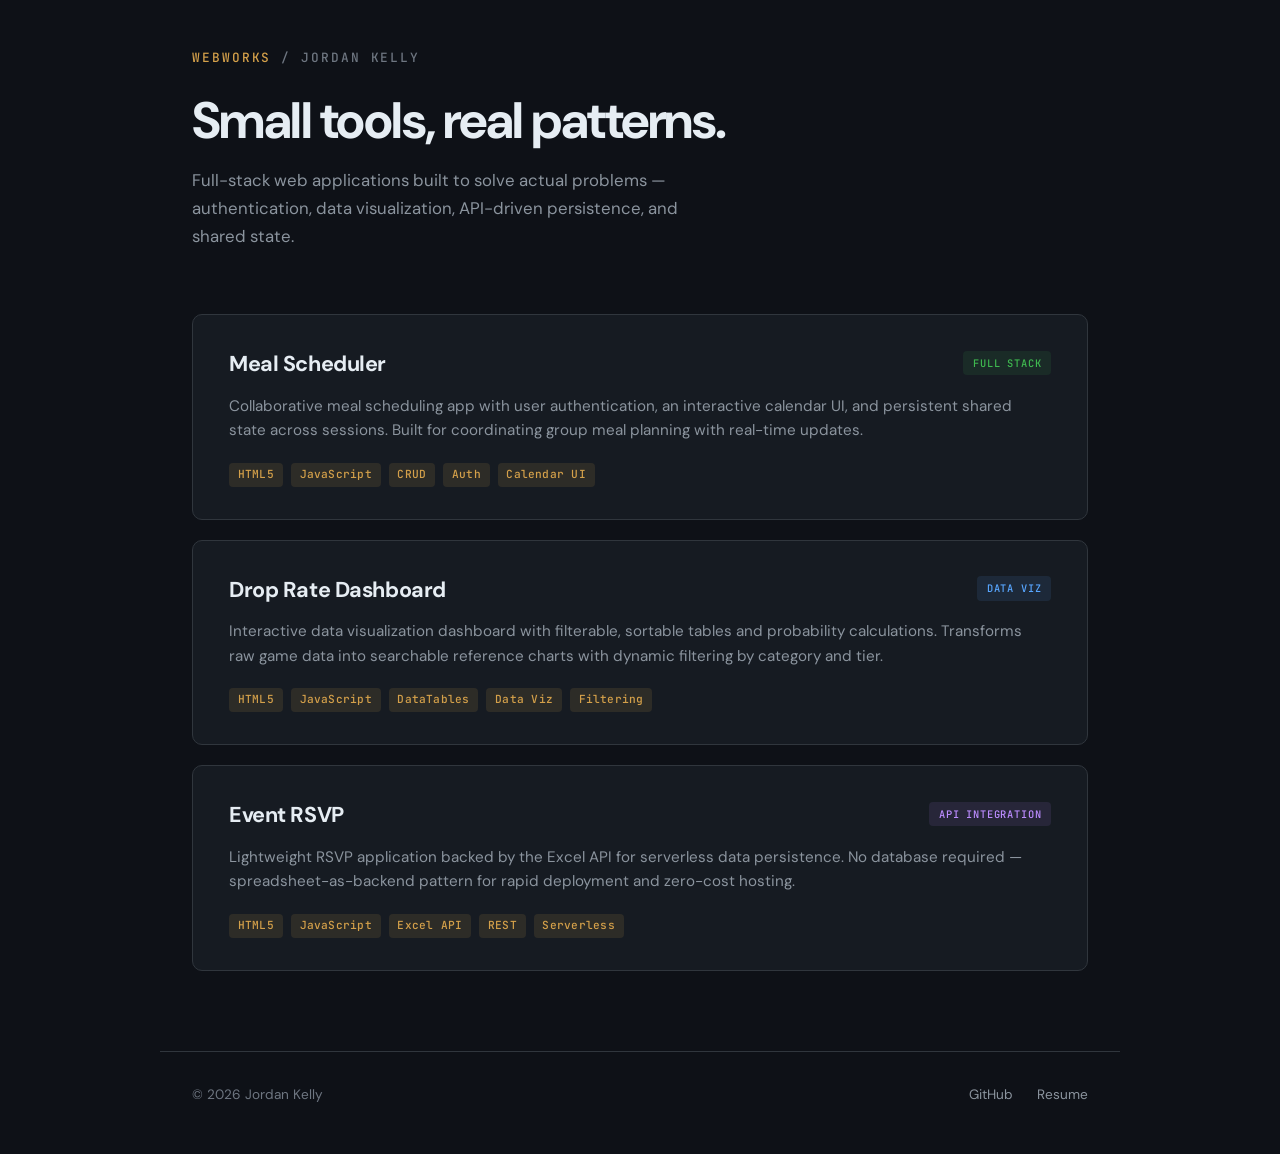
==== index.html @ 501c88a2 "Create index.html" ====
<!DOCTYPE html>
<html lang="en">
<head>
  <meta charset="UTF-8">
  <meta name="viewport" content="width=device-width, initial-scale=1.0">
  <title>webworks — Jordan Kelly</title>
  <link rel="preconnect" href="https://fonts.googleapis.com">
  <link rel="preconnect" href="https://fonts.gstatic.com" crossorigin>
  <link href="https://fonts.googleapis.com/css2?family=DM+Sans:wght@400;500;600;700&family=JetBrains+Mono:wght@400;500;700&display=swap" rel="stylesheet">
  <style>
    *, *::before, *::after { margin: 0; padding: 0; box-sizing: border-box; }

    :root {
      --bg: #0e1117;
      --surface: #161b22;
      --surface-hover: #1c2230;
      --border: #30363d;
      --text-primary: #e6edf3;
      --text-secondary: #8b949e;
      --text-muted: #6e7681;
      --accent: #d4a04a;
      --accent-dim: rgba(212, 160, 74, 0.12);
      --green: #3fb950;
      --blue: #58a6ff;
      --purple: #bc8cff;
      --mono: 'JetBrains Mono', monospace;
      --sans: 'DM Sans', system-ui, sans-serif;
    }

    html { scroll-behavior: smooth; }

    body {
      font-family: var(--sans);
      background: var(--bg);
      color: var(--text-primary);
      line-height: 1.6;
      min-height: 100vh;
      -webkit-font-smoothing: antialiased;
    }

    /* ---- HEADER ---- */
    header {
      padding: 3rem 2rem 2rem;
      max-width: 960px;
      margin: 0 auto;
    }

    .wordmark {
      font-family: var(--mono);
      font-size: 0.8rem;
      font-weight: 500;
      letter-spacing: 0.15em;
      text-transform: uppercase;
      color: var(--accent);
      margin-bottom: 1.5rem;
    }

    .wordmark span {
      color: var(--text-muted);
    }

    header h1 {
      font-family: var(--sans);
      font-size: clamp(2rem, 5vw, 3.2rem);
      font-weight: 700;
      line-height: 1.15;
      letter-spacing: -0.03em;
      color: var(--text-primary);
      max-width: 600px;
    }

    header p {
      margin-top: 1rem;
      font-size: 1.05rem;
      color: var(--text-secondary);
      max-width: 520px;
      line-height: 1.65;
    }

    /* ---- GRID ---- */
    .projects {
      max-width: 960px;
      margin: 2rem auto 0;
      padding: 0 2rem 5rem;
      display: grid;
      gap: 1.25rem;
    }

    /* ---- CARD ---- */
    .card {
      background: var(--surface);
      border: 1px solid var(--border);
      border-radius: 10px;
      padding: 2rem 2.25rem;
      transition: border-color 0.2s, background 0.2s, transform 0.2s;
      cursor: default;
      position: relative;
      overflow: hidden;
    }

    .card::before {
      content: '';
      position: absolute;
      top: 0;
      left: 0;
      right: 0;
      height: 2px;
      opacity: 0;
      transition: opacity 0.3s;
    }

    .card:hover {
      border-color: #444c56;
      background: var(--surface-hover);
      transform: translateY(-2px);
    }

    .card:hover::before { opacity: 1; }

    .card:nth-child(1)::before { background: linear-gradient(90deg, var(--green), transparent); }
    .card:nth-child(2)::before { background: linear-gradient(90deg, var(--blue), transparent); }
    .card:nth-child(3)::before { background: linear-gradient(90deg, var(--purple), transparent); }

    .card-top {
      display: flex;
      align-items: flex-start;
      justify-content: space-between;
      gap: 1rem;
      margin-bottom: 0.75rem;
    }

    .card h2 {
      font-family: var(--sans);
      font-size: 1.35rem;
      font-weight: 700;
      letter-spacing: -0.02em;
    }

    .card-status {
      font-family: var(--mono);
      font-size: 0.65rem;
      font-weight: 500;
      letter-spacing: 0.08em;
      text-transform: uppercase;
      padding: 0.25rem 0.6rem;
      border-radius: 4px;
      white-space: nowrap;
      flex-shrink: 0;
      margin-top: 0.2rem;
    }

    .card:nth-child(1) .card-status { color: var(--green); background: rgba(63, 185, 80, 0.1); }
    .card:nth-child(2) .card-status { color: var(--blue); background: rgba(88, 166, 255, 0.1); }
    .card:nth-child(3) .card-status { color: var(--purple); background: rgba(188, 140, 255, 0.1); }

    .card-desc {
      color: var(--text-secondary);
      font-size: 0.95rem;
      line-height: 1.6;
      margin-bottom: 1.25rem;
    }

    .card-meta {
      display: flex;
      flex-wrap: wrap;
      gap: 0.5rem;
    }

    .tag {
      font-family: var(--mono);
      font-size: 0.7rem;
      font-weight: 500;
      padding: 0.2rem 0.55rem;
      border-radius: 4px;
      background: var(--accent-dim);
      color: var(--accent);
      letter-spacing: 0.02em;
    }

    /* ---- FOOTER ---- */
    footer {
      max-width: 960px;
      margin: 0 auto;
      padding: 0 2rem 3rem;
      border-top: 1px solid var(--border);
      padding-top: 2rem;
      display: flex;
      justify-content: space-between;
      align-items: center;
      flex-wrap: wrap;
      gap: 1rem;
    }

    footer p {
      font-size: 0.85rem;
      color: var(--text-muted);
    }

    footer a {
      color: var(--text-secondary);
      text-decoration: none;
      font-size: 0.85rem;
      transition: color 0.2s;
    }

    footer a:hover { color: var(--accent); }

    .footer-links {
      display: flex;
      gap: 1.5rem;
    }

    /* ---- RESPONSIVE ---- */
    @media (max-width: 600px) {
      header { padding: 2rem 1.25rem 1.5rem; }
      .projects { padding: 0 1.25rem 4rem; }
      .card { padding: 1.5rem; }
      footer { padding: 0 1.25rem 2rem; padding-top: 1.5rem; }
      .card-top { flex-direction: column; gap: 0.5rem; }
    }

    /* ---- REDUCED MOTION ---- */
    @media (prefers-reduced-motion: reduce) {
      .card { transition: none; }
      .card::before { transition: none; }
    }
  </style>
</head>
<body>

  <header>
    <div class="wordmark">webworks <span>/ jordan kelly</span></div>
    <h1>Small tools, real patterns.</h1>
    <p>Full-stack web applications built to solve actual problems — authentication, data visualization, API-driven persistence, and shared state.</p>
  </header>

  <section class="projects">

    <article class="card">
      <div class="card-top">
        <h2>Meal Scheduler</h2>
        <span class="card-status">Full Stack</span>
      </div>
      <p class="card-desc">
        Collaborative meal scheduling app with user authentication, an interactive calendar UI, and persistent shared state across sessions. Built for coordinating group meal planning with real-time updates.
      </p>
      <div class="card-meta">
        <span class="tag">HTML5</span>
        <span class="tag">JavaScript</span>
        <span class="tag">CRUD</span>
        <span class="tag">Auth</span>
        <span class="tag">Calendar UI</span>
      </div>
    </article>

    <article class="card">
      <div class="card-top">
        <h2>Drop Rate Dashboard</h2>
        <span class="card-status">Data Viz</span>
      </div>
      <p class="card-desc">
        Interactive data visualization dashboard with filterable, sortable tables and probability calculations. Transforms raw game data into searchable reference charts with dynamic filtering by category and tier.
      </p>
      <div class="card-meta">
        <span class="tag">HTML5</span>
        <span class="tag">JavaScript</span>
        <span class="tag">DataTables</span>
        <span class="tag">Data Viz</span>
        <span class="tag">Filtering</span>
      </div>
    </article>

    <article class="card">
      <div class="card-top">
        <h2>Event RSVP</h2>
        <span class="card-status">API Integration</span>
      </div>
      <p class="card-desc">
        Lightweight RSVP application backed by the Excel API for serverless data persistence. No database required — spreadsheet-as-backend pattern for rapid deployment and zero-cost hosting.
      </p>
      <div class="card-meta">
        <span class="tag">HTML5</span>
        <span class="tag">JavaScript</span>
        <span class="tag">Excel API</span>
        <span class="tag">REST</span>
        <span class="tag">Serverless</span>
      </div>
    </article>

  </section>

  <footer>
    <p>&copy; 2026 Jordan Kelly</p>
    <div class="footer-links">
      <a href="https://github.com/Jordunkelly" target="_blank" rel="noopener">GitHub</a>
      <a href="https://jordunkelly.github.io" target="_blank" rel="noopener">Resume</a>
    </div>
  </footer>

</body>
</html>
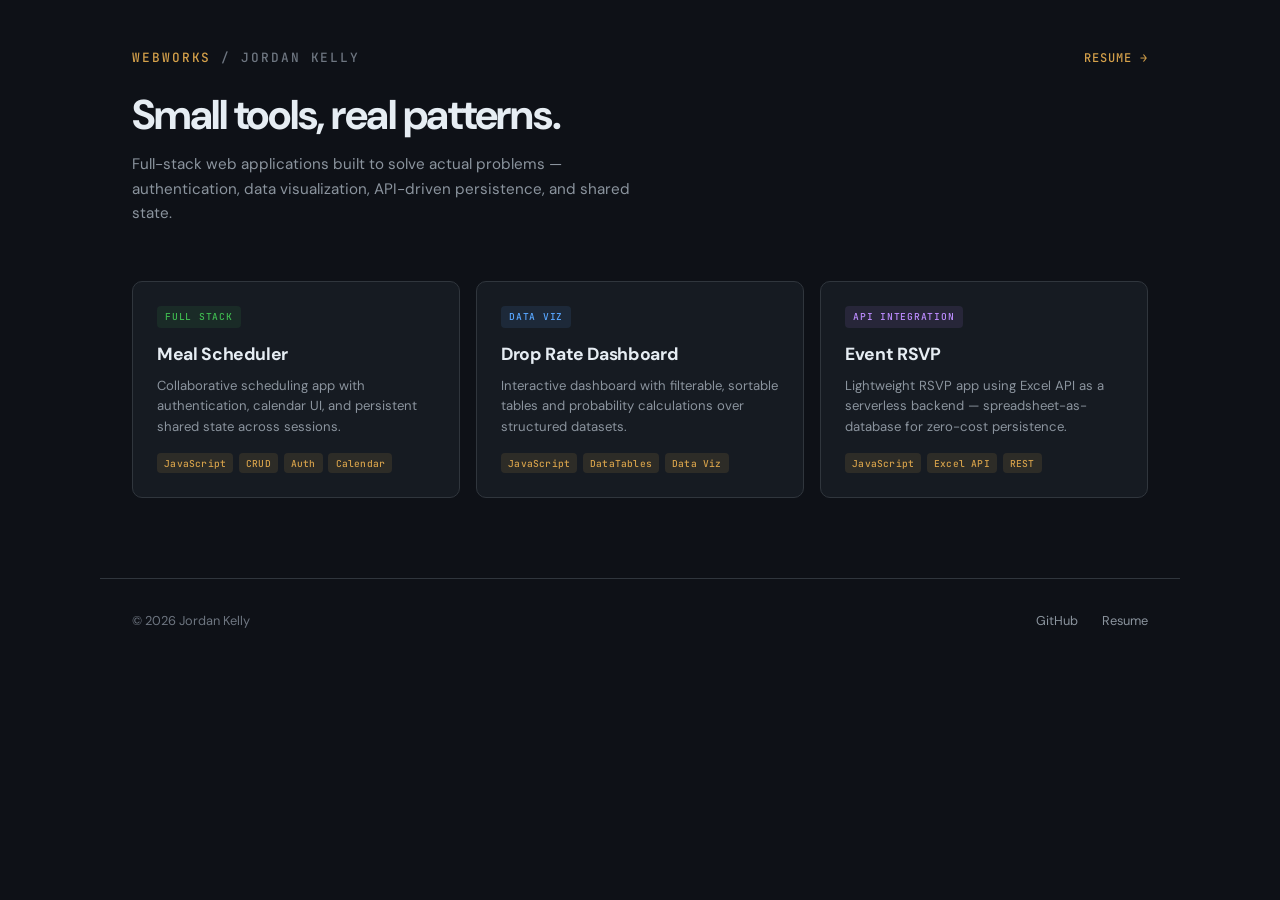
==== commit bfe3274c: "Update index.html" ====
--- a/index.html
+++ b/index.html
@@ -38,10 +38,9 @@
       -webkit-font-smoothing: antialiased;
     }
 
-    /* ---- HEADER ---- */
     header {
       padding: 3rem 2rem 2rem;
-      max-width: 960px;
+      max-width: 1080px;
       margin: 0 auto;
     }
 
@@ -53,57 +52,67 @@
       text-transform: uppercase;
       color: var(--accent);
       margin-bottom: 1.5rem;
-    }
-
-    .wordmark span {
-      color: var(--text-muted);
-    }
+      display: flex;
+      justify-content: space-between;
+      align-items: center;
+    }
+
+    .wordmark .muted { color: var(--text-muted); }
+
+    .resume-link {
+      color: var(--accent);
+      text-decoration: none;
+      font-size: 0.75rem;
+      letter-spacing: 0.08em;
+      transition: color 0.2s;
+    }
+
+    .resume-link:hover { color: var(--text-primary); }
 
     header h1 {
-      font-family: var(--sans);
-      font-size: clamp(2rem, 5vw, 3.2rem);
+      font-size: clamp(1.8rem, 4vw, 2.6rem);
       font-weight: 700;
       line-height: 1.15;
       letter-spacing: -0.03em;
-      color: var(--text-primary);
       max-width: 600px;
     }
 
     header p {
-      margin-top: 1rem;
-      font-size: 1.05rem;
+      margin-top: 0.75rem;
+      font-size: 0.95rem;
       color: var(--text-secondary);
       max-width: 520px;
-      line-height: 1.65;
-    }
-
-    /* ---- GRID ---- */
+      line-height: 1.6;
+    }
+
     .projects {
-      max-width: 960px;
-      margin: 2rem auto 0;
+      max-width: 1080px;
+      margin: 1.5rem auto 0;
       padding: 0 2rem 5rem;
       display: grid;
-      gap: 1.25rem;
-    }
-
-    /* ---- CARD ---- */
+      grid-template-columns: repeat(3, 1fr);
+      gap: 1rem;
+    }
+
     .card {
       background: var(--surface);
       border: 1px solid var(--border);
       border-radius: 10px;
-      padding: 2rem 2.25rem;
+      padding: 1.5rem;
       transition: border-color 0.2s, background 0.2s, transform 0.2s;
-      cursor: default;
+      cursor: pointer;
       position: relative;
       overflow: hidden;
+      text-decoration: none;
+      color: inherit;
+      display: flex;
+      flex-direction: column;
     }
 
     .card::before {
       content: '';
       position: absolute;
-      top: 0;
-      left: 0;
-      right: 0;
+      top: 0; left: 0; right: 0;
       height: 2px;
       opacity: 0;
       transition: opacity 0.3s;
@@ -116,70 +125,60 @@
     }
 
     .card:hover::before { opacity: 1; }
-
     .card:nth-child(1)::before { background: linear-gradient(90deg, var(--green), transparent); }
     .card:nth-child(2)::before { background: linear-gradient(90deg, var(--blue), transparent); }
     .card:nth-child(3)::before { background: linear-gradient(90deg, var(--purple), transparent); }
 
-    .card-top {
-      display: flex;
-      align-items: flex-start;
-      justify-content: space-between;
-      gap: 1rem;
-      margin-bottom: 0.75rem;
-    }
-
-    .card h2 {
-      font-family: var(--sans);
-      font-size: 1.35rem;
-      font-weight: 700;
-      letter-spacing: -0.02em;
-    }
-
     .card-status {
       font-family: var(--mono);
-      font-size: 0.65rem;
+      font-size: 0.6rem;
       font-weight: 500;
       letter-spacing: 0.08em;
       text-transform: uppercase;
-      padding: 0.25rem 0.6rem;
+      padding: 0.2rem 0.5rem;
       border-radius: 4px;
-      white-space: nowrap;
-      flex-shrink: 0;
-      margin-top: 0.2rem;
+      width: fit-content;
+      margin-bottom: 0.75rem;
     }
 
     .card:nth-child(1) .card-status { color: var(--green); background: rgba(63, 185, 80, 0.1); }
     .card:nth-child(2) .card-status { color: var(--blue); background: rgba(88, 166, 255, 0.1); }
     .card:nth-child(3) .card-status { color: var(--purple); background: rgba(188, 140, 255, 0.1); }
 
+    .card h2 {
+      font-size: 1.1rem;
+      font-weight: 700;
+      letter-spacing: -0.02em;
+      margin-bottom: 0.5rem;
+    }
+
     .card-desc {
       color: var(--text-secondary);
-      font-size: 0.95rem;
-      line-height: 1.6;
-      margin-bottom: 1.25rem;
+      font-size: 0.82rem;
+      line-height: 1.55;
+      margin-bottom: auto;
+      padding-bottom: 1rem;
     }
 
     .card-meta {
       display: flex;
       flex-wrap: wrap;
-      gap: 0.5rem;
+      gap: 0.35rem;
     }
 
     .tag {
       font-family: var(--mono);
-      font-size: 0.7rem;
+      font-size: 0.6rem;
       font-weight: 500;
-      padding: 0.2rem 0.55rem;
+      padding: 0.15rem 0.45rem;
       border-radius: 4px;
       background: var(--accent-dim);
       color: var(--accent);
       letter-spacing: 0.02em;
     }
 
-    /* ---- FOOTER ---- */
     footer {
-      max-width: 960px;
+      max-width: 1080px;
       margin: 0 auto;
       padding: 0 2rem 3rem;
       border-top: 1px solid var(--border);
@@ -191,35 +190,25 @@
       gap: 1rem;
     }
 
-    footer p {
-      font-size: 0.85rem;
-      color: var(--text-muted);
-    }
+    footer p { font-size: 0.8rem; color: var(--text-muted); }
 
     footer a {
       color: var(--text-secondary);
       text-decoration: none;
-      font-size: 0.85rem;
+      font-size: 0.8rem;
       transition: color 0.2s;
     }
 
     footer a:hover { color: var(--accent); }
-
-    .footer-links {
-      display: flex;
-      gap: 1.5rem;
-    }
-
-    /* ---- RESPONSIVE ---- */
-    @media (max-width: 600px) {
+    .footer-links { display: flex; gap: 1.5rem; }
+
+    @media (max-width: 768px) {
+      .projects { grid-template-columns: 1fr; }
       header { padding: 2rem 1.25rem 1.5rem; }
       .projects { padding: 0 1.25rem 4rem; }
-      .card { padding: 1.5rem; }
       footer { padding: 0 1.25rem 2rem; padding-top: 1.5rem; }
-      .card-top { flex-direction: column; gap: 0.5rem; }
-    }
-
-    /* ---- REDUCED MOTION ---- */
+    }
+
     @media (prefers-reduced-motion: reduce) {
       .card { transition: none; }
       .card::before { transition: none; }
@@ -229,63 +218,49 @@
 <body>
 
   <header>
-    <div class="wordmark">webworks <span>/ jordan kelly</span></div>
+    <div class="wordmark">
+      <span>webworks <span class="muted">/ jordan kelly</span></span>
+      <a href="https://jordunkelly.github.io" class="resume-link">RESUME →</a>
+    </div>
     <h1>Small tools, real patterns.</h1>
     <p>Full-stack web applications built to solve actual problems — authentication, data visualization, API-driven persistence, and shared state.</p>
   </header>
 
   <section class="projects">
 
-    <article class="card">
-      <div class="card-top">
-        <h2>Meal Scheduler</h2>
-        <span class="card-status">Full Stack</span>
-      </div>
-      <p class="card-desc">
-        Collaborative meal scheduling app with user authentication, an interactive calendar UI, and persistent shared state across sessions. Built for coordinating group meal planning with real-time updates.
-      </p>
+    <a class="card" href="meal-train/">
+      <span class="card-status">Full Stack</span>
+      <h2>Meal Scheduler</h2>
+      <p class="card-desc">Collaborative scheduling app with authentication, calendar UI, and persistent shared state across sessions.</p>
       <div class="card-meta">
-        <span class="tag">HTML5</span>
         <span class="tag">JavaScript</span>
         <span class="tag">CRUD</span>
         <span class="tag">Auth</span>
-        <span class="tag">Calendar UI</span>
+        <span class="tag">Calendar</span>
       </div>
-    </article>
-
-    <article class="card">
-      <div class="card-top">
-        <h2>Drop Rate Dashboard</h2>
-        <span class="card-status">Data Viz</span>
-      </div>
-      <p class="card-desc">
-        Interactive data visualization dashboard with filterable, sortable tables and probability calculations. Transforms raw game data into searchable reference charts with dynamic filtering by category and tier.
-      </p>
+    </a>
+
+    <a class="card" href="pso-drop-charts/">
+      <span class="card-status">Data Viz</span>
+      <h2>Drop Rate Dashboard</h2>
+      <p class="card-desc">Interactive dashboard with filterable, sortable tables and probability calculations over structured datasets.</p>
       <div class="card-meta">
-        <span class="tag">HTML5</span>
         <span class="tag">JavaScript</span>
         <span class="tag">DataTables</span>
         <span class="tag">Data Viz</span>
-        <span class="tag">Filtering</span>
       </div>
-    </article>
-
-    <article class="card">
-      <div class="card-top">
-        <h2>Event RSVP</h2>
-        <span class="card-status">API Integration</span>
-      </div>
-      <p class="card-desc">
-        Lightweight RSVP application backed by the Excel API for serverless data persistence. No database required — spreadsheet-as-backend pattern for rapid deployment and zero-cost hosting.
-      </p>
+    </a>
+
+    <a class="card" href="event-attendance/">
+      <span class="card-status">API Integration</span>
+      <h2>Event RSVP</h2>
+      <p class="card-desc">Lightweight RSVP app using Excel API as a serverless backend — spreadsheet-as-database for zero-cost persistence.</p>
       <div class="card-meta">
-        <span class="tag">HTML5</span>
         <span class="tag">JavaScript</span>
         <span class="tag">Excel API</span>
         <span class="tag">REST</span>
-        <span class="tag">Serverless</span>
       </div>
-    </article>
+    </a>
 
   </section>
 
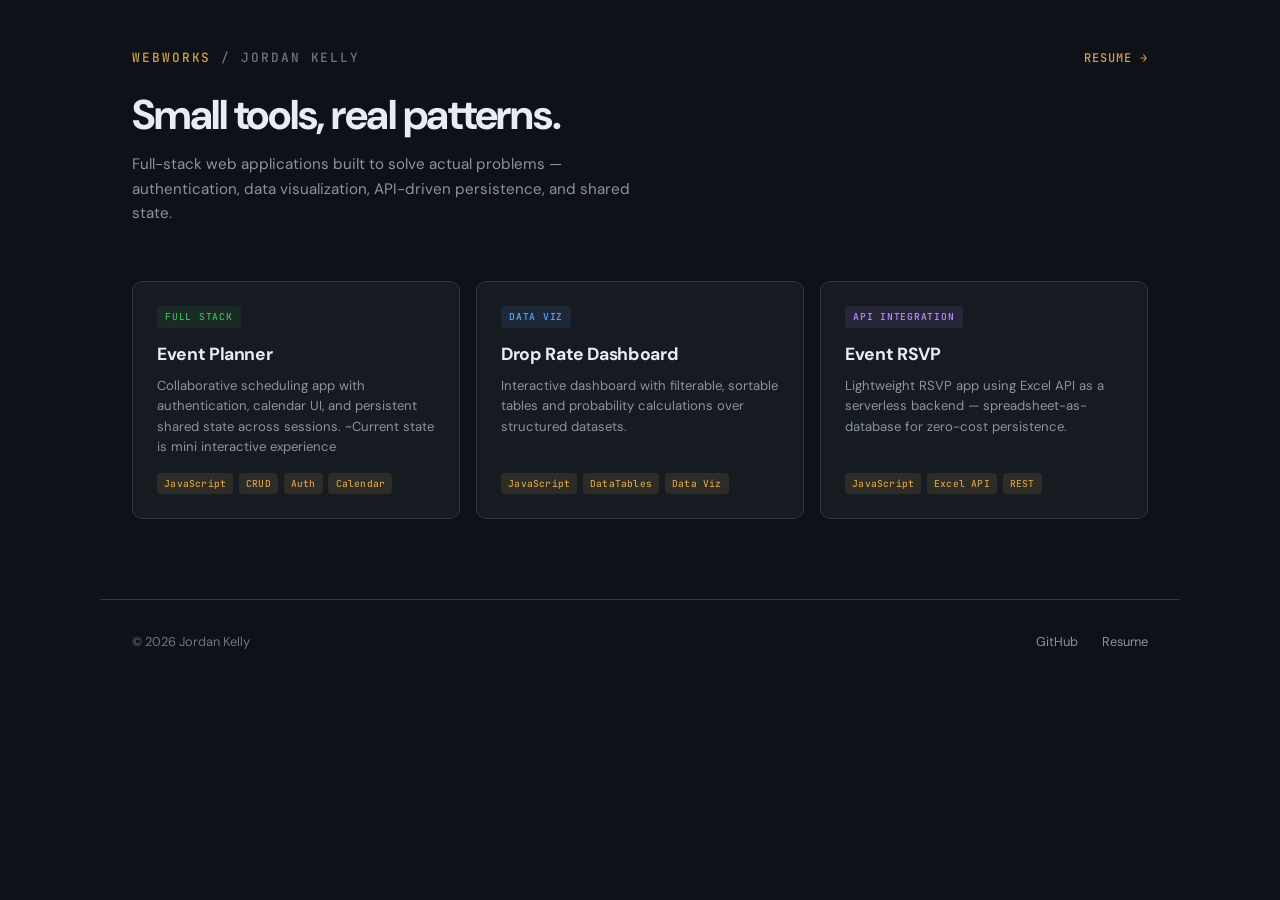
==== commit 4453d146: "Replace Meal Scheduler with Event Planner Updated project link and details for Event Planner." ====
--- a/index.html
+++ b/index.html
@@ -228,10 +228,10 @@
 
   <section class="projects">
 
-    <a class="card" href="meal-train/">
+    <a class="card" href="event-planner/index.jsx">
       <span class="card-status">Full Stack</span>
-      <h2>Meal Scheduler</h2>
-      <p class="card-desc">Collaborative scheduling app with authentication, calendar UI, and persistent shared state across sessions.</p>
+      <h2>Event Planner</h2>
+      <p class="card-desc">Collaborative scheduling app with authentication, calendar UI, and persistent shared state across sessions.  ~Current state is mini interactive experience</p>
       <div class="card-meta">
         <span class="tag">JavaScript</span>
         <span class="tag">CRUD</span>
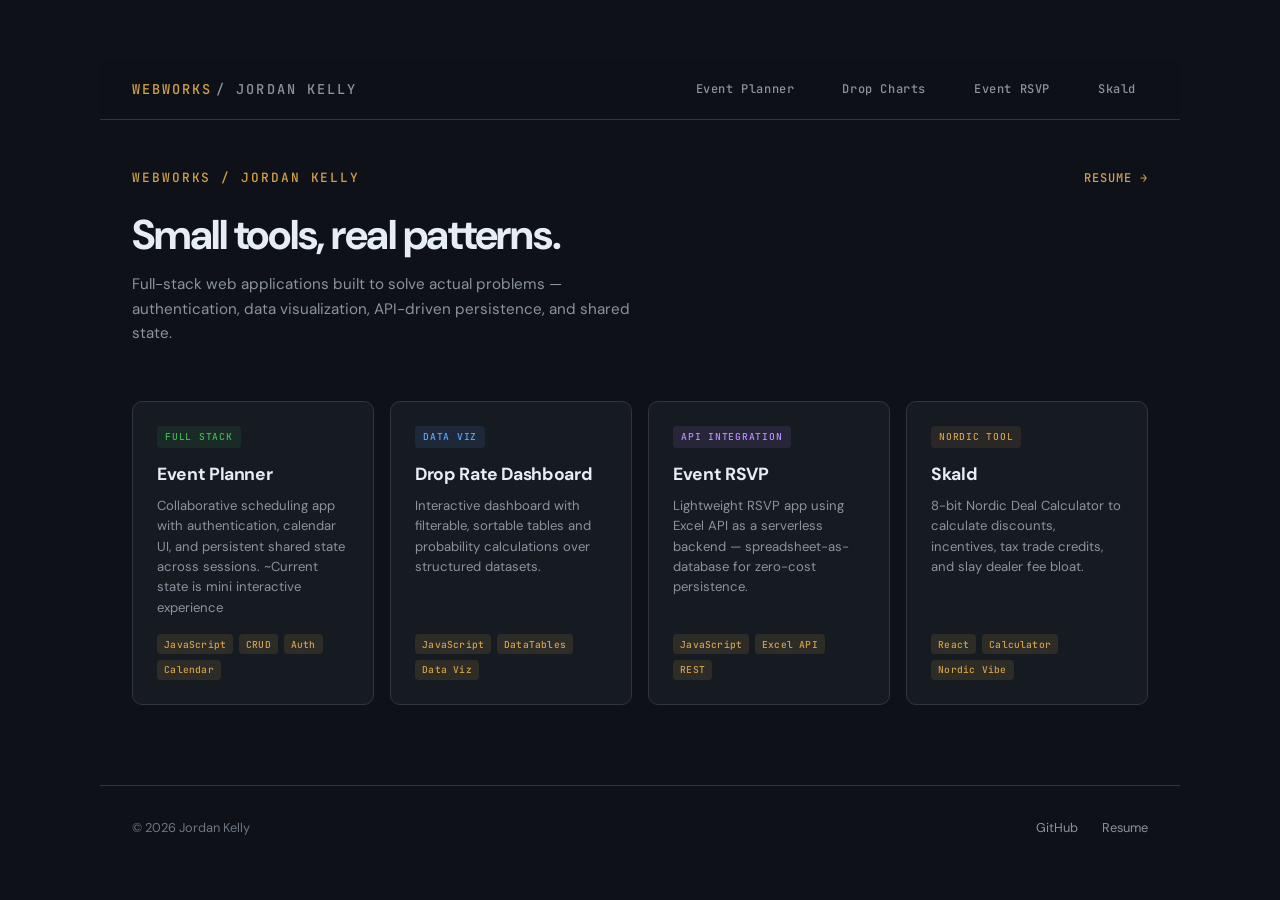
==== commit 97319459: "Add global navigation and Skald calculator" ====
--- a/index.html
+++ b/index.html
@@ -7,6 +7,7 @@
   <link rel="preconnect" href="https://fonts.googleapis.com">
   <link rel="preconnect" href="https://fonts.gstatic.com" crossorigin>
   <link href="https://fonts.googleapis.com/css2?family=DM+Sans:wght@400;500;600;700&family=JetBrains+Mono:wght@400;500;700&display=swap" rel="stylesheet">
+  <link rel="stylesheet" href="global-nav.css">
   <style>
     *, *::before, *::after { margin: 0; padding: 0; box-sizing: border-box; }
 
@@ -23,6 +24,7 @@
       --green: #3fb950;
       --blue: #58a6ff;
       --purple: #bc8cff;
+      --orange: #f08a24;
       --mono: 'JetBrains Mono', monospace;
       --sans: 'DM Sans', system-ui, sans-serif;
     }
@@ -36,6 +38,7 @@
       line-height: 1.6;
       min-height: 100vh;
       -webkit-font-smoothing: antialiased;
+      padding-top: 60px; /* Offset for global header */
     }
 
     header {
@@ -57,7 +60,7 @@
       align-items: center;
     }
 
-    .wordmark .muted { color: var(--text-muted); }
+    .wordmark class="muted" { color: var(--text-muted); }
 
     .resume-link {
       color: var(--accent);
@@ -90,7 +93,7 @@
       margin: 1.5rem auto 0;
       padding: 0 2rem 5rem;
       display: grid;
-      grid-template-columns: repeat(3, 1fr);
+      grid-template-columns: repeat(auto-fit, minmax(240px, 1fr));
       gap: 1rem;
     }
 
@@ -107,6 +110,7 @@
       color: inherit;
       display: flex;
       flex-direction: column;
+      min-height: 220px;
     }
 
     .card::before {
@@ -128,6 +132,7 @@
     .card:nth-child(1)::before { background: linear-gradient(90deg, var(--green), transparent); }
     .card:nth-child(2)::before { background: linear-gradient(90deg, var(--blue), transparent); }
     .card:nth-child(3)::before { background: linear-gradient(90deg, var(--purple), transparent); }
+    .card:nth-child(4)::before { background: linear-gradient(90deg, var(--accent), transparent); }
 
     .card-status {
       font-family: var(--mono);
@@ -144,6 +149,7 @@
     .card:nth-child(1) .card-status { color: var(--green); background: rgba(63, 185, 80, 0.1); }
     .card:nth-child(2) .card-status { color: var(--blue); background: rgba(88, 166, 255, 0.1); }
     .card:nth-child(3) .card-status { color: var(--purple); background: rgba(188, 140, 255, 0.1); }
+    .card:nth-child(4) .card-status { color: var(--accent); background: rgba(212, 160, 74, 0.1); }
 
     .card h2 {
       font-size: 1.1rem;
@@ -207,6 +213,7 @@
       header { padding: 2rem 1.25rem 1.5rem; }
       .projects { padding: 0 1.25rem 4rem; }
       footer { padding: 0 1.25rem 2rem; padding-top: 1.5rem; }
+      body { padding-top: 100px; }
     }
 
     @media (prefers-reduced-motion: reduce) {
@@ -214,6 +221,7 @@
       .card::before { transition: none; }
     }
   </style>
+  <script src="global-nav.js" defer></script>
 </head>
 <body>
 
@@ -228,10 +236,10 @@
 
   <section class="projects">
 
-    <a class="card" href="event-planner/index.jsx">
+    <a class="card" href="event-planner/index.html">
       <span class="card-status">Full Stack</span>
       <h2>Event Planner</h2>
-      <p class="card-desc">Collaborative scheduling app with authentication, calendar UI, and persistent shared state across sessions.  ~Current state is mini interactive experience</p>
+      <p class="card-desc">Collaborative scheduling app with authentication, calendar UI, and persistent shared state across sessions. ~Current state is mini interactive experience</p>
       <div class="card-meta">
         <span class="tag">JavaScript</span>
         <span class="tag">CRUD</span>
@@ -259,6 +267,17 @@
         <span class="tag">JavaScript</span>
         <span class="tag">Excel API</span>
         <span class="tag">REST</span>
+      </div>
+    </a>
+
+    <a class="card" href="skald/index.html">
+      <span class="card-status">Nordic Tool</span>
+      <h2>Skald</h2>
+      <p class="card-desc">8-bit Nordic Deal Calculator to calculate discounts, incentives, tax trade credits, and slay dealer fee bloat.</p>
+      <div class="card-meta">
+        <span class="tag">React</span>
+        <span class="tag">Calculator</span>
+        <span class="tag">Nordic Vibe</span>
       </div>
     </a>
 
--- a/global-nav.css
+++ b/global-nav.css
@@ -0,0 +1,109 @@
+@import url('https://fonts.googleapis.com/css2?family=DM+Sans:wght@400;500;600;700&family=JetBrains+Mono:wght@400;500;700&display=swap');
+
+:root {
+  --nav-bg: rgba(14, 17, 23, 0.95);
+  --nav-border: #30363d;
+  --nav-text: #e6edf3;
+  --nav-text-muted: #8b949e;
+  --nav-accent: #d4a04a;
+  --nav-hover-bg: #1c2230;
+  --nav-font-mono: 'JetBrains Mono', monospace;
+  --nav-font-sans: 'DM Sans', system-ui, sans-serif;
+}
+
+/* Global Nav Container */
+.webworks-header {
+  position: sticky;
+  top: 0;
+  left: 0;
+  right: 0;
+  height: 60px;
+  background: var(--nav-bg);
+  backdrop-filter: blur(12px);
+  -webkit-backdrop-filter: blur(12px);
+  border-bottom: 1px solid var(--nav-border);
+  z-index: 9999;
+  font-family: var(--nav-font-sans);
+  display: flex;
+  justify-content: space-between;
+  align-items: center;
+  padding: 0 2rem;
+  box-sizing: border-box;
+}
+
+/* Logo/Wordmark */
+.webworks-brand {
+  font-family: var(--nav-font-mono);
+  font-size: 0.85rem;
+  font-weight: 500;
+  letter-spacing: 0.15em;
+  text-transform: uppercase;
+  text-decoration: none;
+  color: var(--nav-accent);
+  transition: opacity 0.2s;
+  display: flex;
+  align-items: center;
+  gap: 0.25rem;
+}
+
+.webworks-brand:hover {
+  opacity: 0.85;
+}
+
+.webworks-brand .muted {
+  color: var(--nav-text-muted);
+}
+
+/* Navigation Links */
+.webworks-nav {
+  display: flex;
+  gap: 1.5rem;
+  align-items: center;
+}
+
+.webworks-nav-link {
+  text-decoration: none;
+  font-family: var(--nav-font-mono);
+  font-size: 0.75rem;
+  font-weight: 500;
+  color: var(--nav-text-muted);
+  letter-spacing: 0.05em;
+  padding: 0.5rem 0.75rem;
+  border-radius: 6px;
+  transition: color 0.2s, background-color 0.2s;
+}
+
+.webworks-nav-link:hover {
+  color: var(--nav-text);
+  background-color: var(--nav-hover-bg);
+}
+
+.webworks-nav-link.active {
+  color: var(--nav-accent);
+  background-color: rgba(212, 160, 74, 0.1);
+  border: 1px solid rgba(212, 160, 74, 0.2);
+}
+
+/* Responsive adjustments */
+@media (max-width: 768px) {
+  .webworks-header {
+    padding: 0 1rem;
+    height: auto;
+    flex-direction: column;
+    gap: 0.75rem;
+    padding-top: 0.75rem;
+    padding-bottom: 0.75rem;
+  }
+  
+  .webworks-nav {
+    width: 100%;
+    justify-content: center;
+    gap: 0.5rem;
+    flex-wrap: wrap;
+  }
+
+  .webworks-nav-link {
+    font-size: 0.7rem;
+    padding: 0.4rem 0.6rem;
+  }
+}
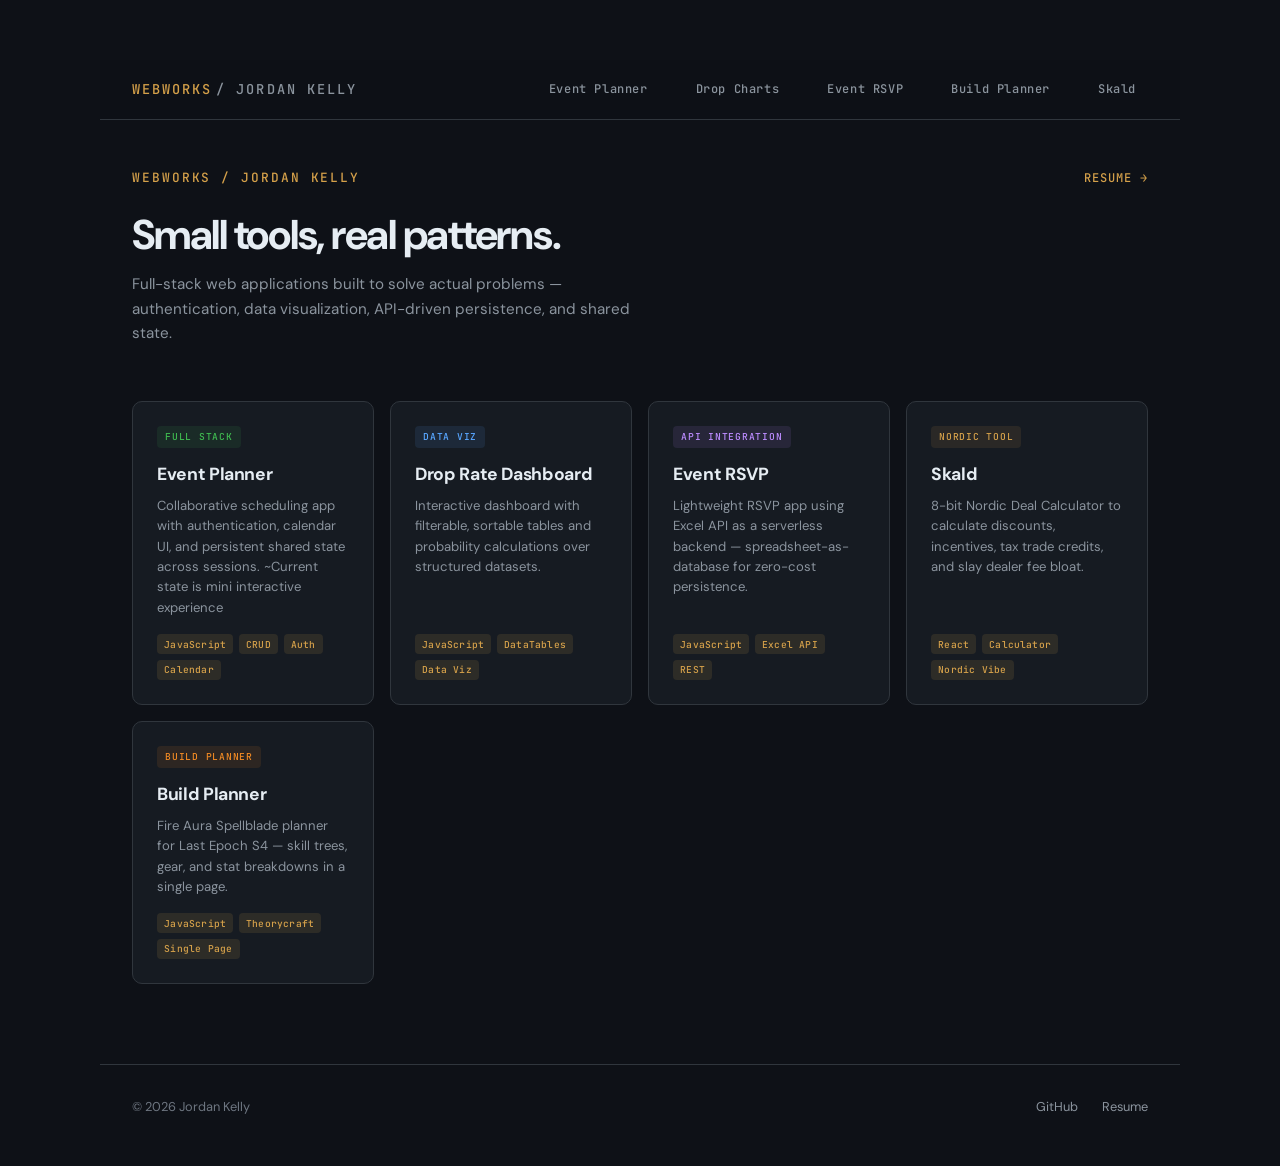
==== commit 336b31ca: "Reorganize projects into one folder each with kebab-case naming Every project now lives in its own t" ====
--- a/index.html
+++ b/index.html
@@ -133,6 +133,7 @@
     .card:nth-child(2)::before { background: linear-gradient(90deg, var(--blue), transparent); }
     .card:nth-child(3)::before { background: linear-gradient(90deg, var(--purple), transparent); }
     .card:nth-child(4)::before { background: linear-gradient(90deg, var(--accent), transparent); }
+    .card:nth-child(5)::before { background: linear-gradient(90deg, var(--orange), transparent); }
 
     .card-status {
       font-family: var(--mono);
@@ -150,6 +151,7 @@
     .card:nth-child(2) .card-status { color: var(--blue); background: rgba(88, 166, 255, 0.1); }
     .card:nth-child(3) .card-status { color: var(--purple); background: rgba(188, 140, 255, 0.1); }
     .card:nth-child(4) .card-status { color: var(--accent); background: rgba(212, 160, 74, 0.1); }
+    .card:nth-child(5) .card-status { color: var(--orange); background: rgba(240, 138, 36, 0.1); }
 
     .card h2 {
       font-size: 1.1rem;
@@ -236,7 +238,7 @@
 
   <section class="projects">
 
-    <a class="card" href="event-planner/index.html">
+    <a class="card" href="event-planner/">
       <span class="card-status">Full Stack</span>
       <h2>Event Planner</h2>
       <p class="card-desc">Collaborative scheduling app with authentication, calendar UI, and persistent shared state across sessions. ~Current state is mini interactive experience</p>
@@ -259,7 +261,7 @@
       </div>
     </a>
 
-    <a class="card" href="event-attendance/">
+    <a class="card" href="event-rsvp/">
       <span class="card-status">API Integration</span>
       <h2>Event RSVP</h2>
       <p class="card-desc">Lightweight RSVP app using Excel API as a serverless backend — spreadsheet-as-database for zero-cost persistence.</p>
@@ -270,7 +272,7 @@
       </div>
     </a>
 
-    <a class="card" href="skald/index.html">
+    <a class="card" href="skald/">
       <span class="card-status">Nordic Tool</span>
       <h2>Skald</h2>
       <p class="card-desc">8-bit Nordic Deal Calculator to calculate discounts, incentives, tax trade credits, and slay dealer fee bloat.</p>
@@ -278,6 +280,17 @@
         <span class="tag">React</span>
         <span class="tag">Calculator</span>
         <span class="tag">Nordic Vibe</span>
+      </div>
+    </a>
+
+    <a class="card" href="last-epoch-planner/">
+      <span class="card-status">Build Planner</span>
+      <h2>Build Planner</h2>
+      <p class="card-desc">Fire Aura Spellblade planner for Last Epoch S4 — skill trees, gear, and stat breakdowns in a single page.</p>
+      <div class="card-meta">
+        <span class="tag">JavaScript</span>
+        <span class="tag">Theorycraft</span>
+        <span class="tag">Single Page</span>
       </div>
     </a>
 
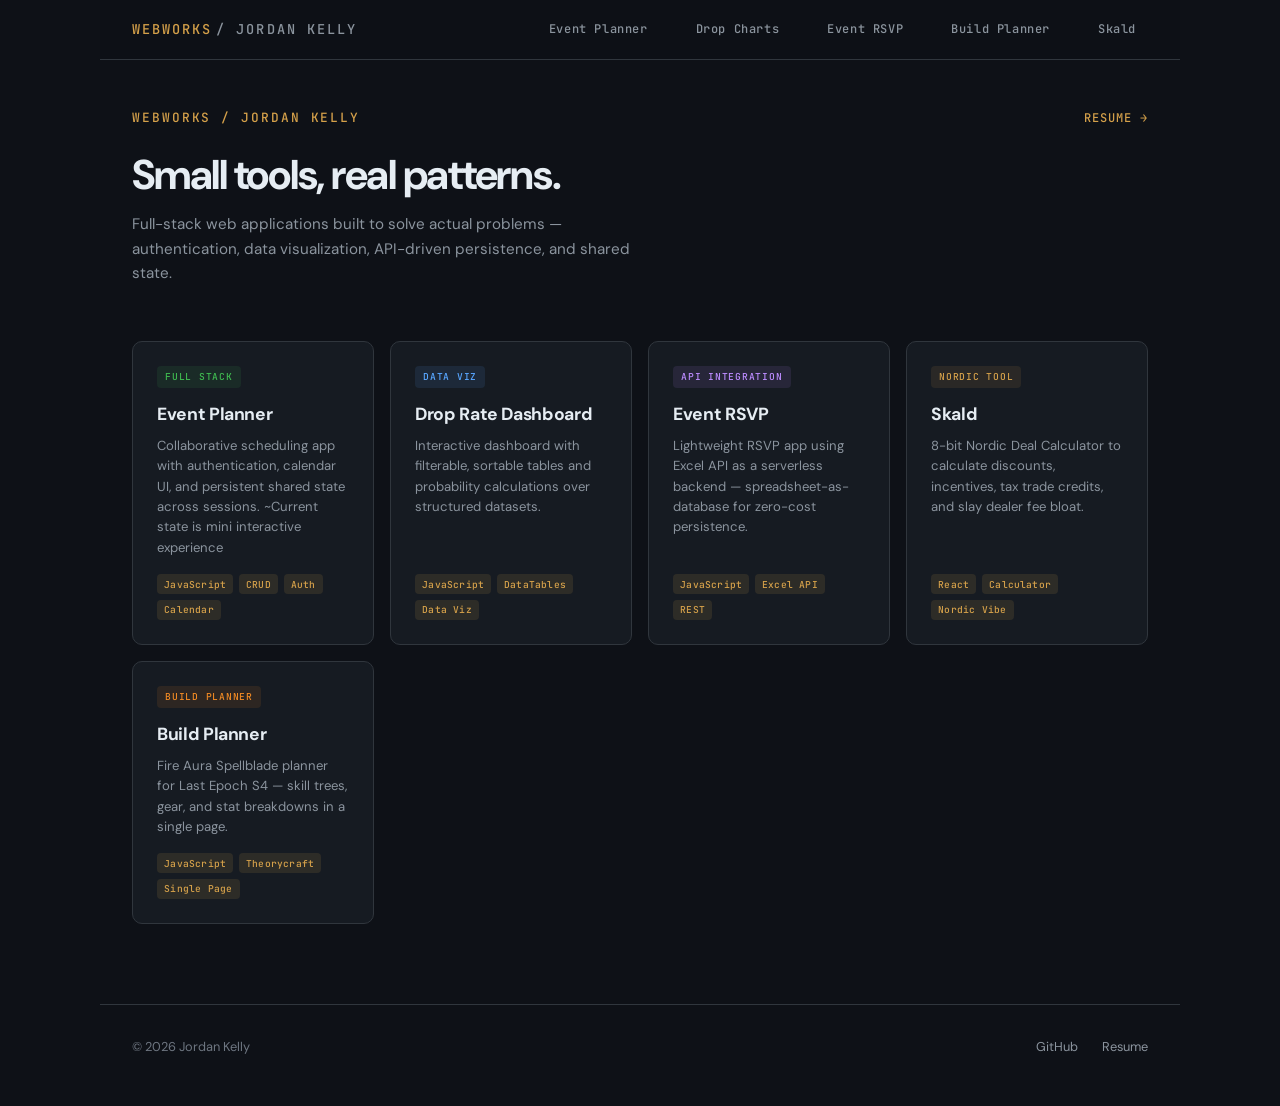
==== commit 5ee8ebf4: "Fix broken stylesheets, wire nav into Skald, drop dead modules The global nav was previously bolted " ====
--- a/index.html
+++ b/index.html
@@ -38,7 +38,6 @@
       line-height: 1.6;
       min-height: 100vh;
       -webkit-font-smoothing: antialiased;
-      padding-top: 60px; /* Offset for global header */
     }
 
     header {
@@ -215,7 +214,6 @@
       header { padding: 2rem 1.25rem 1.5rem; }
       .projects { padding: 0 1.25rem 4rem; }
       footer { padding: 0 1.25rem 2rem; padding-top: 1.5rem; }
-      body { padding-top: 100px; }
     }
 
     @media (prefers-reduced-motion: reduce) {
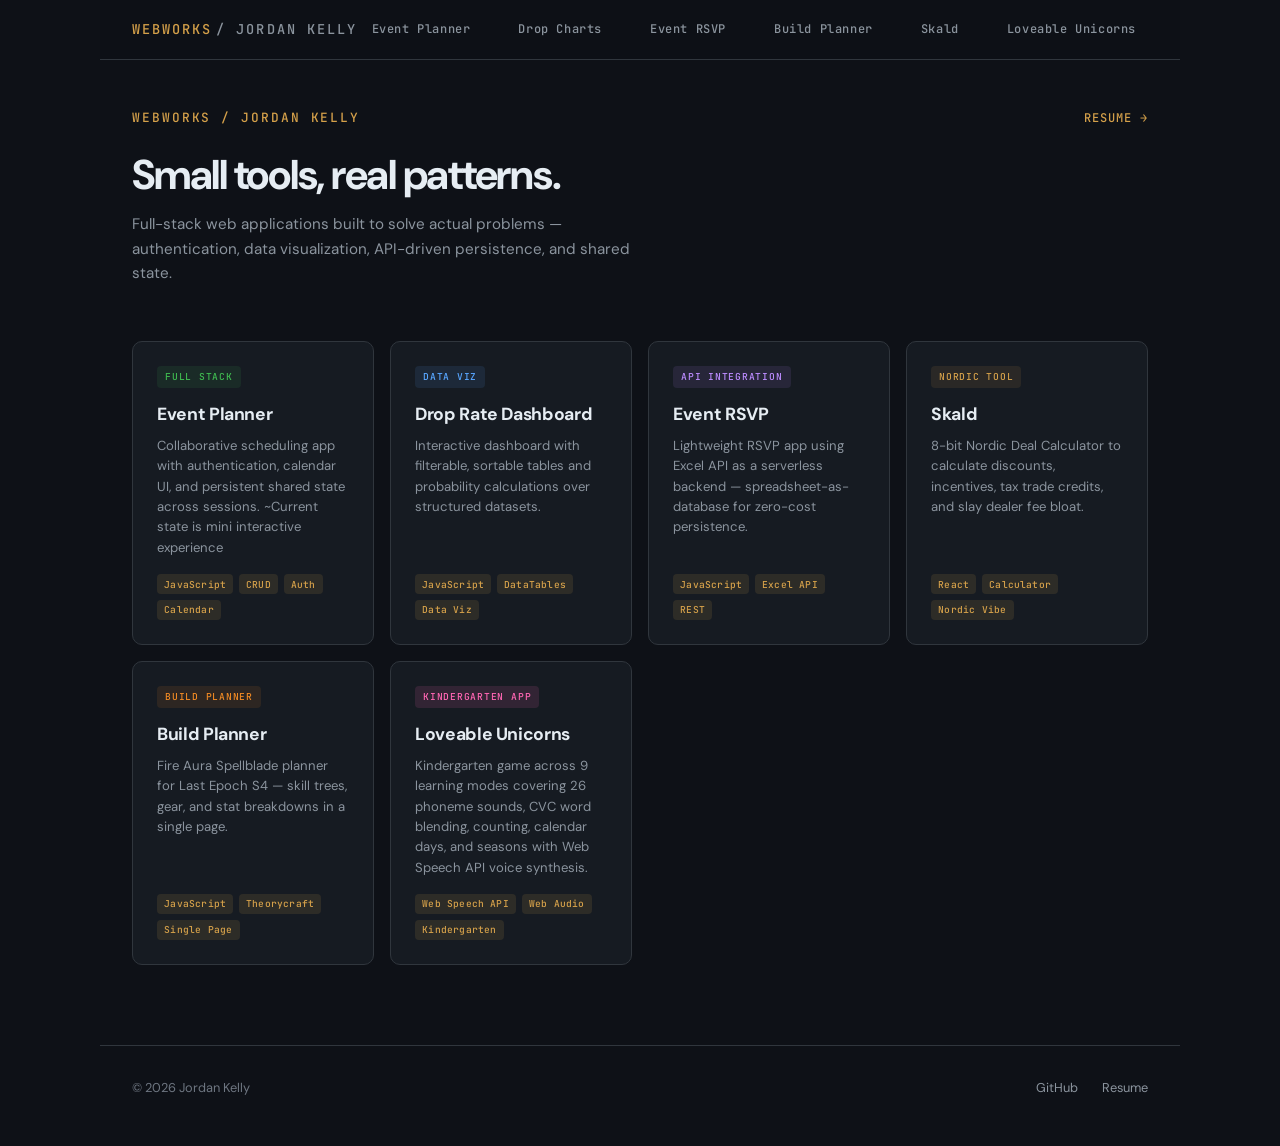
==== commit 7dfc50a6: "Add Loveable Unicorns kindergarten learning app" ====
--- a/index.html
+++ b/index.html
@@ -25,6 +25,7 @@
       --blue: #58a6ff;
       --purple: #bc8cff;
       --orange: #f08a24;
+      --pink: #ff66b3;
       --mono: 'JetBrains Mono', monospace;
       --sans: 'DM Sans', system-ui, sans-serif;
     }
@@ -133,6 +134,7 @@
     .card:nth-child(3)::before { background: linear-gradient(90deg, var(--purple), transparent); }
     .card:nth-child(4)::before { background: linear-gradient(90deg, var(--accent), transparent); }
     .card:nth-child(5)::before { background: linear-gradient(90deg, var(--orange), transparent); }
+    .card:nth-child(6)::before { background: linear-gradient(90deg, var(--pink), transparent); }
 
     .card-status {
       font-family: var(--mono);
@@ -151,6 +153,7 @@
     .card:nth-child(3) .card-status { color: var(--purple); background: rgba(188, 140, 255, 0.1); }
     .card:nth-child(4) .card-status { color: var(--accent); background: rgba(212, 160, 74, 0.1); }
     .card:nth-child(5) .card-status { color: var(--orange); background: rgba(240, 138, 36, 0.1); }
+    .card:nth-child(6) .card-status { color: var(--pink); background: rgba(255, 102, 179, 0.12); }
 
     .card h2 {
       font-size: 1.1rem;
@@ -292,6 +295,17 @@
       </div>
     </a>
 
+    <a class="card" href="loveable-unicorns/">
+      <span class="card-status">Kindergarten App</span>
+      <h2>Loveable Unicorns</h2>
+      <p class="card-desc">Kindergarten game across 9 learning modes covering 26 phoneme sounds, CVC word blending, counting, calendar days, and seasons with Web Speech API voice synthesis.</p>
+      <div class="card-meta">
+        <span class="tag">Web Speech API</span>
+        <span class="tag">Web Audio</span>
+        <span class="tag">Kindergarten</span>
+      </div>
+    </a>
+
   </section>
 
   <footer>
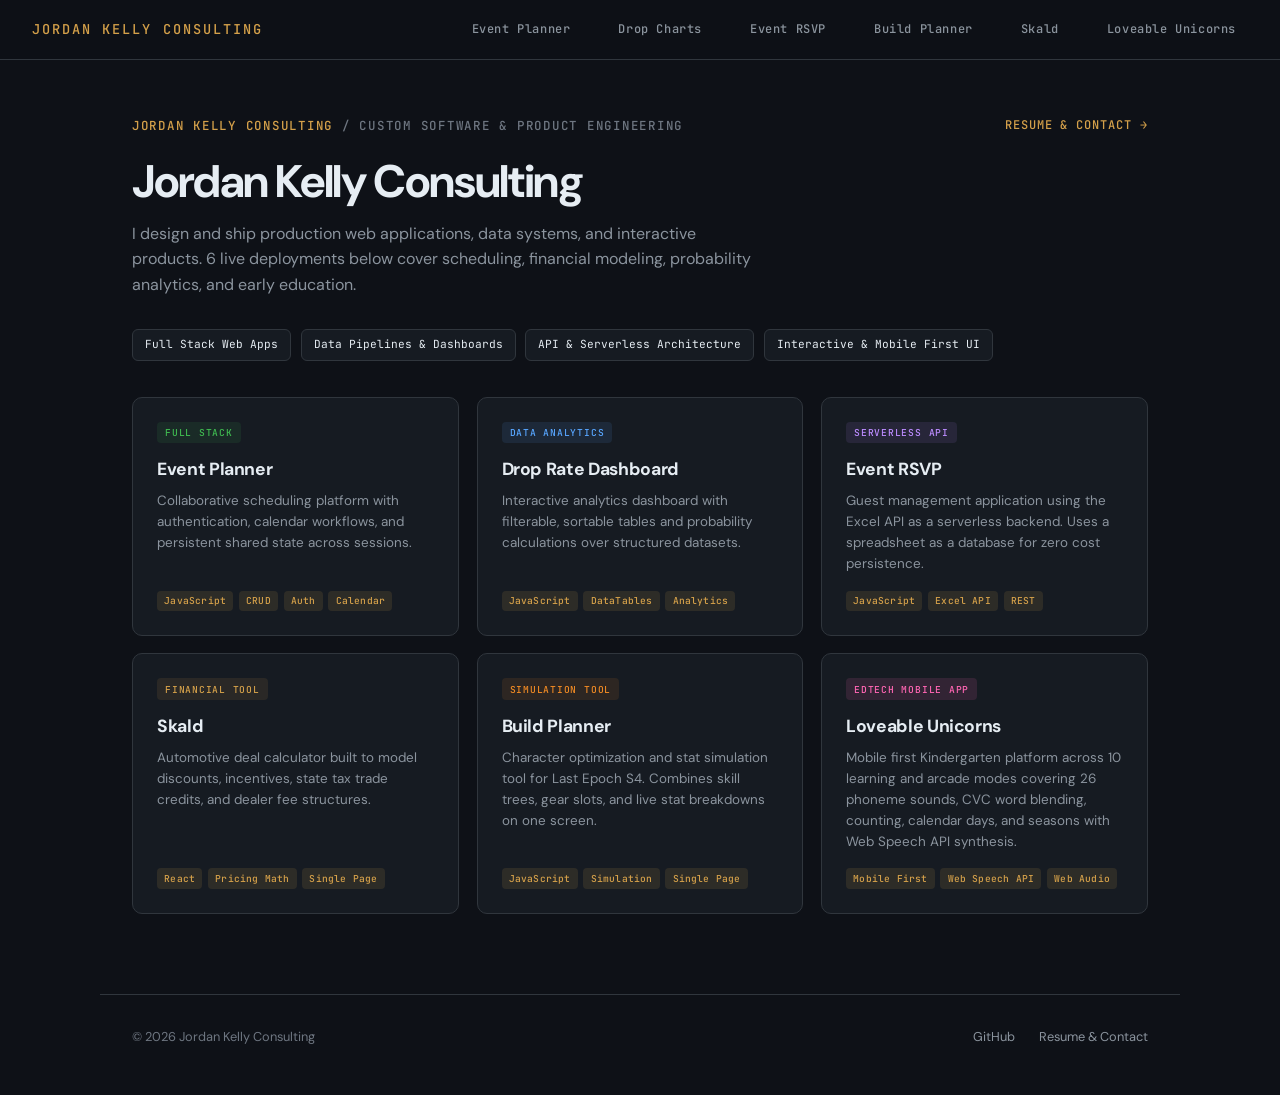
==== commit 7e889add: "Rebrand hub to Jordan Kelly Consulting and make Loveable Unicorns mobile first with Balloon Pop and " ====
--- a/index.html
+++ b/index.html
@@ -3,7 +3,7 @@
 <head>
   <meta charset="UTF-8">
   <meta name="viewport" content="width=device-width, initial-scale=1.0">
-  <title>webworks — Jordan Kelly</title>
+  <title>Jordan Kelly Consulting</title>
   <link rel="preconnect" href="https://fonts.googleapis.com">
   <link rel="preconnect" href="https://fonts.gstatic.com" crossorigin>
   <link href="https://fonts.googleapis.com/css2?family=DM+Sans:wght@400;500;600;700&family=JetBrains+Mono:wght@400;500;700&display=swap" rel="stylesheet">
@@ -41,26 +41,28 @@
       -webkit-font-smoothing: antialiased;
     }
 
-    header {
-      padding: 3rem 2rem 2rem;
+    .hero {
+      padding: 3.5rem 2rem 2rem;
       max-width: 1080px;
       margin: 0 auto;
     }
 
     .wordmark {
       font-family: var(--mono);
-      font-size: 0.8rem;
+      font-size: 0.78rem;
       font-weight: 500;
-      letter-spacing: 0.15em;
+      letter-spacing: 0.14em;
       text-transform: uppercase;
       color: var(--accent);
-      margin-bottom: 1.5rem;
+      margin-bottom: 1.25rem;
       display: flex;
       justify-content: space-between;
       align-items: center;
-    }
-
-    .wordmark class="muted" { color: var(--text-muted); }
+      flex-wrap: wrap;
+      gap: 0.75rem;
+    }
+
+    .wordmark .muted { color: var(--text-muted); }
 
     .resume-link {
       color: var(--accent);
@@ -72,29 +74,48 @@
 
     .resume-link:hover { color: var(--text-primary); }
 
-    header h1 {
-      font-size: clamp(1.8rem, 4vw, 2.6rem);
+    .hero h1 {
+      font-size: clamp(2rem, 4.2vw, 2.85rem);
       font-weight: 700;
-      line-height: 1.15;
+      line-height: 1.12;
       letter-spacing: -0.03em;
-      max-width: 600px;
-    }
-
-    header p {
-      margin-top: 0.75rem;
-      font-size: 0.95rem;
+      max-width: 680px;
+    }
+
+    .hero p {
+      margin-top: 0.85rem;
+      font-size: 1rem;
       color: var(--text-secondary);
-      max-width: 520px;
+      max-width: 620px;
       line-height: 1.6;
+    }
+
+    .Capabilities {
+      max-width: 1080px;
+      margin: 0 auto;
+      padding: 0 2rem 1rem;
+      display: flex;
+      flex-wrap: wrap;
+      gap: 0.6rem;
+    }
+
+    .cap-pill {
+      font-family: var(--mono);
+      font-size: 0.7rem;
+      color: var(--text-primary);
+      background: var(--surface);
+      border: 1px solid var(--border);
+      padding: 0.35rem 0.75rem;
+      border-radius: 6px;
     }
 
     .projects {
       max-width: 1080px;
-      margin: 1.5rem auto 0;
+      margin: 1.25rem auto 0;
       padding: 0 2rem 5rem;
       display: grid;
-      grid-template-columns: repeat(auto-fit, minmax(240px, 1fr));
-      gap: 1rem;
+      grid-template-columns: repeat(auto-fit, minmax(280px, 1fr));
+      gap: 1.1rem;
     }
 
     .card {
@@ -164,7 +185,7 @@
 
     .card-desc {
       color: var(--text-secondary);
-      font-size: 0.82rem;
+      font-size: 0.84rem;
       line-height: 1.55;
       margin-bottom: auto;
       padding-bottom: 1rem;
@@ -190,9 +211,8 @@
     footer {
       max-width: 1080px;
       margin: 0 auto;
-      padding: 0 2rem 3rem;
+      padding: 2rem 2rem 3rem;
       border-top: 1px solid var(--border);
-      padding-top: 2rem;
       display: flex;
       justify-content: space-between;
       align-items: center;
@@ -213,10 +233,10 @@
     .footer-links { display: flex; gap: 1.5rem; }
 
     @media (max-width: 768px) {
-      .projects { grid-template-columns: 1fr; }
-      header { padding: 2rem 1.25rem 1.5rem; }
-      .projects { padding: 0 1.25rem 4rem; }
-      footer { padding: 0 1.25rem 2rem; padding-top: 1.5rem; }
+      .projects { grid-template-columns: 1fr; padding: 0 1.25rem 4rem; }
+      .hero { padding: 2rem 1.25rem 1.25rem; }
+      .Capabilities { padding: 0 1.25rem 0.75rem; }
+      footer { padding: 1.5rem 1.25rem 2rem; }
     }
 
     @media (prefers-reduced-motion: reduce) {
@@ -228,21 +248,28 @@
 </head>
 <body>
 
-  <header>
+  <section class="hero">
     <div class="wordmark">
-      <span>webworks <span class="muted">/ jordan kelly</span></span>
-      <a href="https://jordunkelly.github.io" class="resume-link">RESUME →</a>
+      <span>Jordan Kelly Consulting <span class="muted">/ Custom Software &amp; Product Engineering</span></span>
+      <a href="https://jordunkelly.github.io" class="resume-link">RESUME &amp; CONTACT →</a>
     </div>
-    <h1>Small tools, real patterns.</h1>
-    <p>Full-stack web applications built to solve actual problems — authentication, data visualization, API-driven persistence, and shared state.</p>
-  </header>
+    <h1>Jordan Kelly Consulting</h1>
+    <p>I design and ship production web applications, data systems, and interactive products. 6 live deployments below cover scheduling, financial modeling, probability analytics, and early education.</p>
+  </section>
+
+  <div class="Capabilities">
+    <span class="cap-pill">Full Stack Web Apps</span>
+    <span class="cap-pill">Data Pipelines &amp; Dashboards</span>
+    <span class="cap-pill">API &amp; Serverless Architecture</span>
+    <span class="cap-pill">Interactive &amp; Mobile First UI</span>
+  </div>
 
   <section class="projects">
 
     <a class="card" href="event-planner/">
       <span class="card-status">Full Stack</span>
       <h2>Event Planner</h2>
-      <p class="card-desc">Collaborative scheduling app with authentication, calendar UI, and persistent shared state across sessions. ~Current state is mini interactive experience</p>
+      <p class="card-desc">Collaborative scheduling platform with authentication, calendar workflows, and persistent shared state across sessions.</p>
       <div class="card-meta">
         <span class="tag">JavaScript</span>
         <span class="tag">CRUD</span>
@@ -252,20 +279,20 @@
     </a>
 
     <a class="card" href="pso-drop-charts/">
-      <span class="card-status">Data Viz</span>
+      <span class="card-status">Data Analytics</span>
       <h2>Drop Rate Dashboard</h2>
-      <p class="card-desc">Interactive dashboard with filterable, sortable tables and probability calculations over structured datasets.</p>
+      <p class="card-desc">Interactive analytics dashboard with filterable, sortable tables and probability calculations over structured datasets.</p>
       <div class="card-meta">
         <span class="tag">JavaScript</span>
         <span class="tag">DataTables</span>
-        <span class="tag">Data Viz</span>
+        <span class="tag">Analytics</span>
       </div>
     </a>
 
     <a class="card" href="event-rsvp/">
-      <span class="card-status">API Integration</span>
+      <span class="card-status">Serverless API</span>
       <h2>Event RSVP</h2>
-      <p class="card-desc">Lightweight RSVP app using Excel API as a serverless backend — spreadsheet-as-database for zero-cost persistence.</p>
+      <p class="card-desc">Guest management application using the Excel API as a serverless backend. Uses a spreadsheet as a database for zero cost persistence.</p>
       <div class="card-meta">
         <span class="tag">JavaScript</span>
         <span class="tag">Excel API</span>
@@ -274,45 +301,45 @@
     </a>
 
     <a class="card" href="skald/">
-      <span class="card-status">Nordic Tool</span>
+      <span class="card-status">Financial Tool</span>
       <h2>Skald</h2>
-      <p class="card-desc">8-bit Nordic Deal Calculator to calculate discounts, incentives, tax trade credits, and slay dealer fee bloat.</p>
+      <p class="card-desc">Automotive deal calculator built to model discounts, incentives, state tax trade credits, and dealer fee structures.</p>
       <div class="card-meta">
         <span class="tag">React</span>
-        <span class="tag">Calculator</span>
-        <span class="tag">Nordic Vibe</span>
+        <span class="tag">Pricing Math</span>
+        <span class="tag">Single Page</span>
       </div>
     </a>
 
     <a class="card" href="last-epoch-planner/">
-      <span class="card-status">Build Planner</span>
+      <span class="card-status">Simulation Tool</span>
       <h2>Build Planner</h2>
-      <p class="card-desc">Fire Aura Spellblade planner for Last Epoch S4 — skill trees, gear, and stat breakdowns in a single page.</p>
+      <p class="card-desc">Character optimization and stat simulation tool for Last Epoch S4. Combines skill trees, gear slots, and live stat breakdowns on one screen.</p>
       <div class="card-meta">
         <span class="tag">JavaScript</span>
-        <span class="tag">Theorycraft</span>
+        <span class="tag">Simulation</span>
         <span class="tag">Single Page</span>
       </div>
     </a>
 
     <a class="card" href="loveable-unicorns/">
-      <span class="card-status">Kindergarten App</span>
+      <span class="card-status">EdTech Mobile App</span>
       <h2>Loveable Unicorns</h2>
-      <p class="card-desc">Kindergarten game across 9 learning modes covering 26 phoneme sounds, CVC word blending, counting, calendar days, and seasons with Web Speech API voice synthesis.</p>
-      <div class="card-meta">
+      <p class="card-desc">Mobile first Kindergarten platform across 10 learning and arcade modes covering 26 phoneme sounds, CVC word blending, counting, calendar days, and seasons with Web Speech API synthesis.</p>
+      <div class="card-meta">
+        <span class="tag">Mobile First</span>
         <span class="tag">Web Speech API</span>
         <span class="tag">Web Audio</span>
-        <span class="tag">Kindergarten</span>
       </div>
     </a>
 
   </section>
 
   <footer>
-    <p>&copy; 2026 Jordan Kelly</p>
+    <p>&copy; 2026 Jordan Kelly Consulting</p>
     <div class="footer-links">
       <a href="https://github.com/Jordunkelly" target="_blank" rel="noopener">GitHub</a>
-      <a href="https://jordunkelly.github.io" target="_blank" rel="noopener">Resume</a>
+      <a href="https://jordunkelly.github.io" target="_blank" rel="noopener">Resume &amp; Contact</a>
     </div>
   </footer>
 
